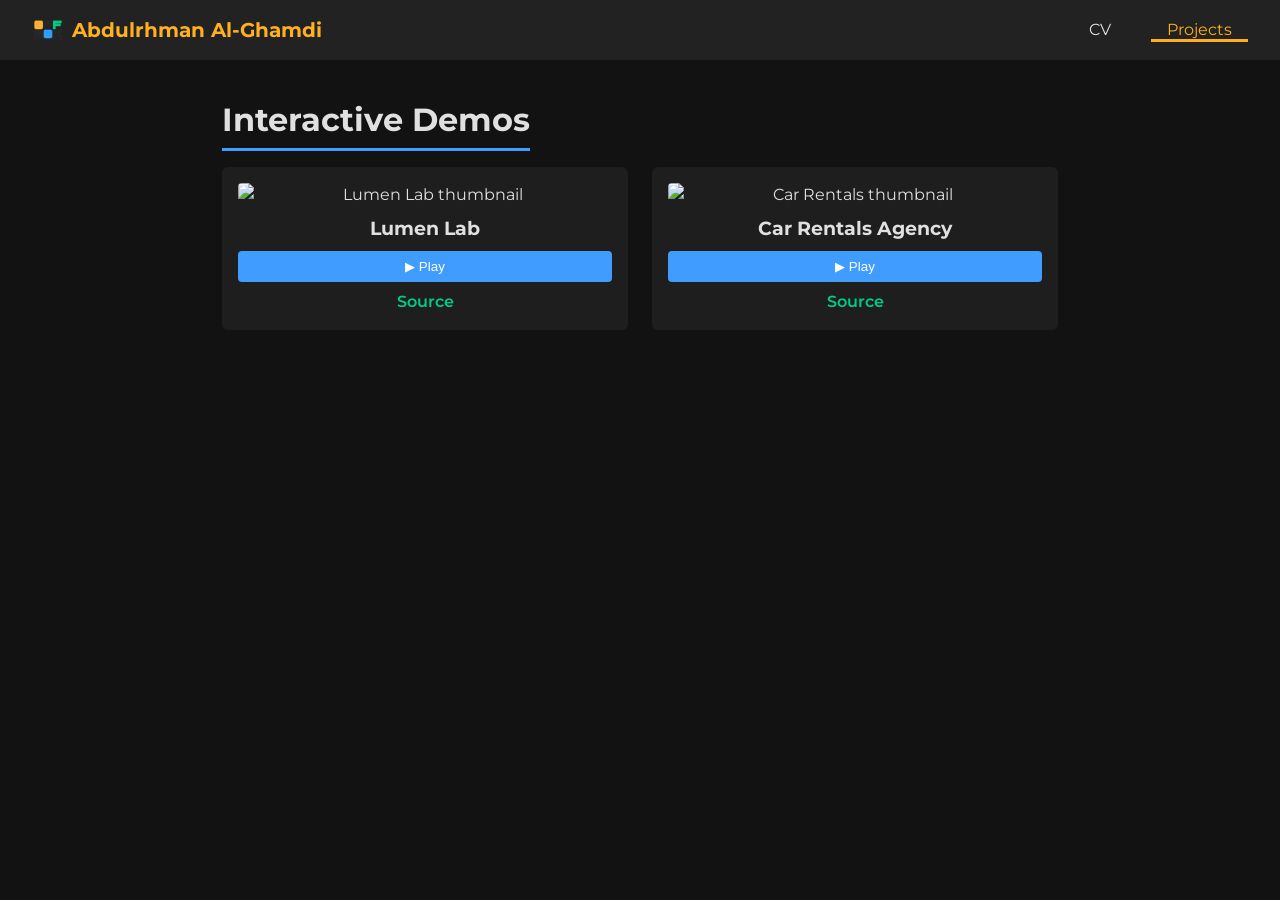
==== Projects/index.html @ 2b8101ac "new 0.5" ====
<!DOCTYPE html>
<html lang="en">
<head>
  <meta charset="UTF-8" />
  <meta name="viewport" content="width=device-width,initial-scale=1.0" />
  <title>Projects — Abdulrhman Al-Ghamdi</title>

  <!-- Google Font -->
  <link
    href="https://fonts.googleapis.com/css2?family=Montserrat:wght@400;600;700&display=swap"
    rel="stylesheet"
  />

  <!-- Main stylesheet -->
  <link rel="stylesheet" href="../CSS/style.css" />
</head>
<body>
  <header>
    <div class="logo">
      <img src="../Assets/image/OFF BOX Studio LOGO Black .png" alt="OFF BOX Studios Logo" />
      <span>Abdulrhman Al-Ghamdi</span>
    </div>

    <button class="nav-toggle" aria-label="Toggle menu">☰</button>

    <nav class="nav">
      <ul>
        <li><a href="../index.html">CV</a></li>
        <li><a href="#" class="active">Projects</a></li>
      </ul>
    </nav>
  </header>

  <main>
    <section id="projects" class="panel">
      <h2>Interactive Demos</h2>
      <div class="projects-grid">
        <!-- Lumen Lab -->
        <div class="project-card" data-demo="lumen-lab">
          <img src="../Assets/image/thumb-lumenlab.jpg" alt="Lumen Lab thumbnail" />
          <h3>Lumen Lab</h3>
          <button class="play-btn">▶ Play</button>
          <a
            class="source"
            href="https://github.com/yourusername/lumen-lab"
            target="_blank"
            rel="noopener"
          >Source</a>
        </div>
        <!-- Car Rentals -->
        <div class="project-card" data-demo="car-rentals">
          <img src="../Assets/image/thumb-car-rentals.jpg" alt="Car Rentals thumbnail" />
          <h3>Car Rentals Agency</h3>
          <button class="play-btn">▶ Play</button>
          <a
            class="source"
            href="https://github.com/yourusername/car-rentals"
            target="_blank"
            rel="noopener"
          >Source</a>
        </div>
        <!-- Add more cards here -->
      </div>
    </section>
  </main>

  <!-- Overlay for WebGL demos -->
  <div id="demo-overlay" class="overlay">
    <div class="overlay-content">
      <button id="overlay-close" aria-label="Close demo">✕</button>
      <iframe id="demo-frame" src="" allowfullscreen></iframe>
    </div>
  </div>

  <script src="../JS/main.js"></script>
</body>
</html>
---- CSS/style.css ----
/* === Variables & Reset === */
:root {
  --yellow: #FFB020;
  --green:  #00CC88;
  --blue:   #409CFF;
  --black:  #222222;
  --dark:   #121212;
  --light:  #E0E0E0;
  --dur:    0.3s;
}
* {
  margin: 0;
  padding: 0;
  box-sizing: border-box;
}
html {
  scroll-behavior: smooth;
}
body {
  background: var(--dark);
  color: var(--light);
  font-family: 'Montserrat', sans-serif;
  line-height: 1.5;
}

/* === Header & Nav === */
header {
  display: flex;
  align-items: center;
  justify-content: space-between;
  height: 60px;
  padding: 0 2rem;
  background: var(--black);
  position: fixed;
  top: 0; left: 0; right: 0;
  z-index: 1000;
}
.logo {
  display: flex;
  align-items: center;
}
.logo img {
  height: 2rem;
  margin-right: 0.5rem;
}
.logo span {
  color: var(--yellow);
  font-weight: 700;
  font-size: 1.25rem;
}

/* Nav list */
.nav ul {
  display: flex;
  list-style: none;
  align-items: center;
  gap: 1.5rem;
}
.nav a,
.dropbtn {
  position: relative;
  display: block;
  padding: 0 1rem;
  line-height: 60px;
  color: var(--light);
  background: none;
  border: none;
  font: inherit;
  text-decoration: none;
  cursor: pointer;
  transition: color var(--dur);
}
.nav a:hover,
.nav a.active,
.dropbtn:hover {
  color: var(--yellow);
}
.nav a.active::after {
  content: '';
  position: absolute;
  bottom: 0;
  left: 0;
  width: 100%;
  height: 3px;
  background: var(--yellow);
}

/* Dropdown specifics */
.dropdown {
  position: relative;
}
.dropdown-content {
  display: none;
  position: absolute;
  top: 60px;
  left: 0;
  background: var(--black);
  min-width: 180px;
  box-shadow: 0 8px 16px rgba(0,0,0,0.3);
  border-radius: 4px;
  overflow: hidden;
  z-index: 1001;
}
.dropdown-content li {
  list-style: none;
}
.dropdown-content a {
  display: block;
  padding: 0.75rem 1rem;
  color: var(--light);
  text-decoration: none;
  transition: background var(--dur), color var(--dur);
}
.dropdown-content a:hover {
  background: var(--blue);
  color: var(--dark);
}
/* show on hover (desktop) or on .open (mobile) */
.dropdown:hover > .dropdown-content,
.dropdown.open > .dropdown-content {
  display: block;
}

/* Nav toggle (mobile) */
.nav-toggle {
  display: none;
  background: none;
  border: none;
  font-size: 1.5rem;
  color: var(--light);
  cursor: pointer;
}

/* === Hero === */
.hero {
  margin-top: 60px; /* push below header */
  height: calc(100vh - 60px);
  display: flex;
  flex-direction: column;
  align-items: center;
  justify-content: center;
  text-align: center;
  padding: 0 1rem;
}
.hero-buttons {
  display: flex;
  gap: 1rem;
}

/* Buttons */
a.btn {
  display: inline-block;
  background: var(--green);
  color: var(--black);
  padding: 0.75rem 1.5rem;
  border-radius: 4px;
  text-decoration: none;
  transition: opacity var(--dur);
}
a.btn:hover {
  opacity: 0.9;
}

/* Panels */
.panel {
  padding: 6rem 2rem 2rem;
  max-width: 900px;
  margin: 0 auto;
}
.panel h2 {
  font-size: 2rem;
  margin-bottom: 1rem;
  border-bottom: 3px solid var(--blue);
  display: inline-block;
  padding-bottom: 0.25rem;
}

/* Projects grid */
.projects-grid {
  display: grid;
  grid-template-columns: repeat(auto-fit, minmax(240px,1fr));
  gap: 1.5rem;
}
.project-card {
  background: rgba(255,255,255,0.05);
  border-radius: 6px;
  padding: 1rem;
  text-align: center;
  display: flex; flex-direction: column; gap: 0.5rem;
}
.project-card img {
  width: 100%;
  border-radius: 4px;
}
.play-btn {
  background: var(--blue);
  color: #fff;
  border: none;
  padding: 0.5rem;
  border-radius: 4px;
  cursor: pointer;
  transition: opacity var(--dur);
}
.play-btn:hover {
  opacity: 0.9;
}
.source {
  margin-top: auto;
  color: var(--green);
  font-weight: 600;
  text-decoration: none;
  transition: color var(--dur);
}
.source:hover {
  color: var(--yellow);
}

/* Overlay */
.overlay {
  position: fixed;
  inset: 0;
  background: rgba(0,0,0,0.85);
  display: none;
  align-items: center;
  justify-content: center;
  z-index: 2000;
}
.overlay.open {
  display: flex;
}
.overlay-content {
  position: relative;
  width: 90%;
  max-width: 960px;
  height: 80vh;
}
#demo-frame {
  width: 100%;
  height: 100%;
  border: none;
  border-radius: 6px;
  background: #000;
}
#overlay-close {
  position: absolute;
  top: -1.5rem;
  right: -1.5rem;
  background: var(--yellow);
  border: none;
  color: var(--black);
  font-size: 1.5rem;
  width: 2.5rem;
  height: 2.5rem;
  border-radius: 50%;
  cursor: pointer;
}

/* Social Icons */
.social-icons {
  display: flex;
  gap: 1rem;
  margin-top: 1rem;
}
.social-icons img {
  width: 32px;
  filter: invert(1);
}

/* Utility */
section + section {
  margin-top: 2rem;
}

/* === Mobile Nav & Dropdown === */
@media (max-width: 768px) {
  .nav {
    position: absolute;
    top: 60px; left: 0; right: 0;
    background: var(--black);
    flex-direction: column;
    display: none;
  }
  .nav.open {
    display: flex;
  }
  .nav ul {
    flex-direction: column;
    gap: 0;
  }
  .nav-toggle {
    display: block;
  }
  /* allow click‐toggle for dropdown */
  .dropdown-content {
    position: static;
    box-shadow: none;
  }
  .dropdown.open > .dropdown-content {
    display: block;
  }
}
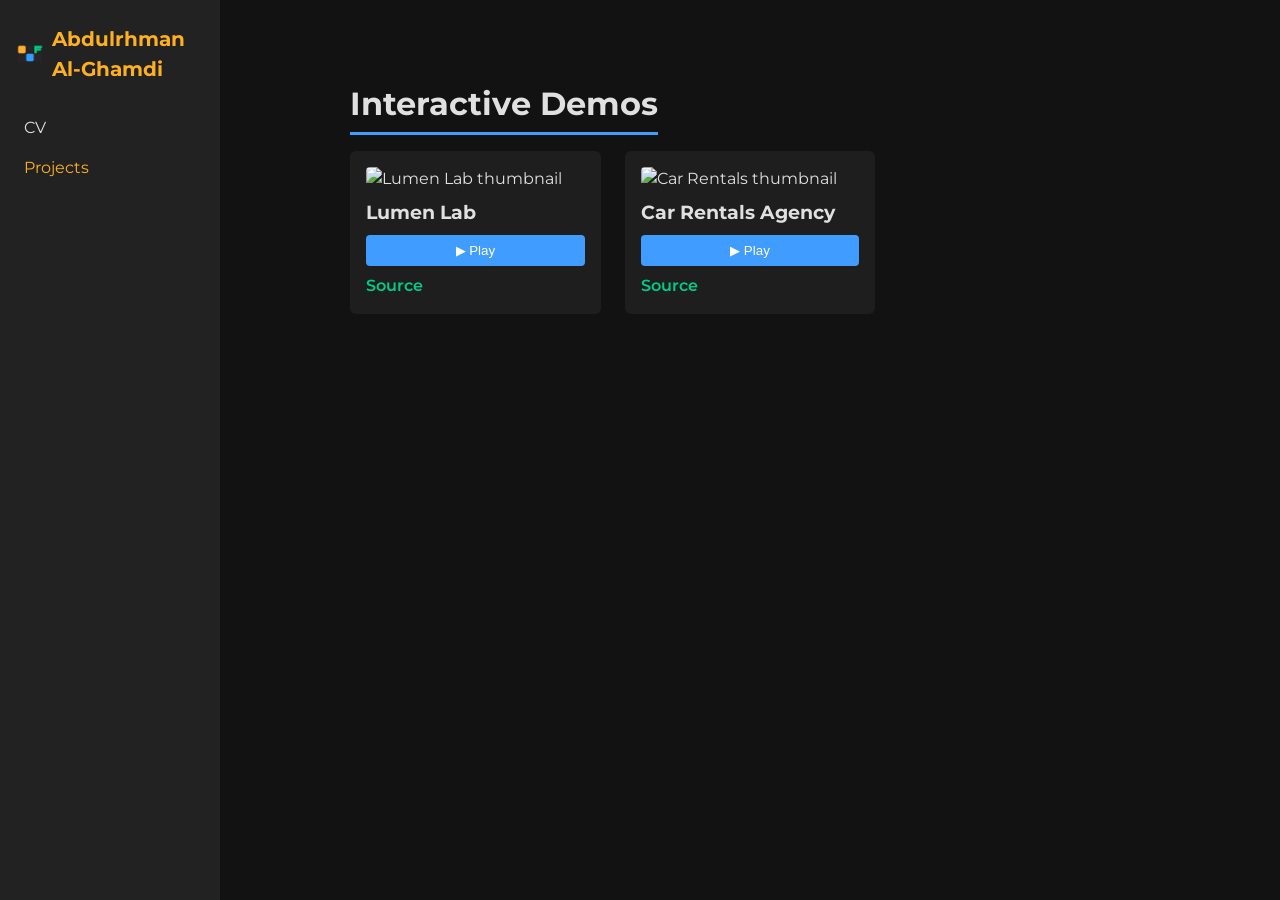
==== commit 7e6e60d8: "full one version 1.0" ====
--- a/Projects/index.html
+++ b/Projects/index.html
@@ -4,67 +4,51 @@
   <meta charset="UTF-8" />
   <meta name="viewport" content="width=device-width,initial-scale=1.0" />
   <title>Projects — Abdulrhman Al-Ghamdi</title>
-
-  <!-- Google Font -->
   <link
     href="https://fonts.googleapis.com/css2?family=Montserrat:wght@400;600;700&display=swap"
     rel="stylesheet"
   />
-
-  <!-- Main stylesheet -->
   <link rel="stylesheet" href="../CSS/style.css" />
 </head>
 <body>
-  <header>
+  <div class="mobile-header">
+    <button class="mobile-toggle" aria-label="Toggle navigation">☰</button>
+    <div class="mobile-logo">Projects</div>
+  </div>
+
+  <aside class="sidebar">
     <div class="logo">
       <img src="../Assets/image/OFF BOX Studio LOGO Black .png" alt="OFF BOX Studios Logo" />
       <span>Abdulrhman Al-Ghamdi</span>
     </div>
-
-    <button class="nav-toggle" aria-label="Toggle menu">☰</button>
-
     <nav class="nav">
       <ul>
         <li><a href="../index.html">CV</a></li>
         <li><a href="#" class="active">Projects</a></li>
       </ul>
     </nav>
-  </header>
+  </aside>
 
-  <main>
+  <main class="content">
     <section id="projects" class="panel">
       <h2>Interactive Demos</h2>
       <div class="projects-grid">
-        <!-- Lumen Lab -->
         <div class="project-card" data-demo="lumen-lab">
           <img src="../Assets/image/thumb-lumenlab.jpg" alt="Lumen Lab thumbnail" />
           <h3>Lumen Lab</h3>
           <button class="play-btn">▶ Play</button>
-          <a
-            class="source"
-            href="https://github.com/yourusername/lumen-lab"
-            target="_blank"
-            rel="noopener"
-          >Source</a>
+          <a class="source" href="https://github.com/yourusername/lumen-lab" target="_blank">Source</a>
         </div>
-        <!-- Car Rentals -->
         <div class="project-card" data-demo="car-rentals">
           <img src="../Assets/image/thumb-car-rentals.jpg" alt="Car Rentals thumbnail" />
           <h3>Car Rentals Agency</h3>
           <button class="play-btn">▶ Play</button>
-          <a
-            class="source"
-            href="https://github.com/yourusername/car-rentals"
-            target="_blank"
-            rel="noopener"
-          >Source</a>
+          <a class="source" href="https://github.com/yourusername/car-rentals" target="_blank">Source</a>
         </div>
-        <!-- Add more cards here -->
       </div>
     </section>
   </main>
 
-  <!-- Overlay for WebGL demos -->
   <div id="demo-overlay" class="overlay">
     <div class="overlay-content">
       <button id="overlay-close" aria-label="Close demo">✕</button>
--- a/CSS/style.css
+++ b/CSS/style.css
@@ -9,13 +9,9 @@
   --dur:    0.3s;
 }
 * {
-  margin: 0;
-  padding: 0;
-  box-sizing: border-box;
-}
-html {
-  scroll-behavior: smooth;
-}
+  margin: 0; padding: 0; box-sizing: border-box;
+}
+html { scroll-behavior: smooth; }
 body {
   background: var(--dark);
   color: var(--light);
@@ -23,133 +19,86 @@
   line-height: 1.5;
 }
 
-/* === Header & Nav === */
-header {
-  display: flex;
+/* === Mobile Header === */
+.mobile-header {
+  display: none;
+  background: var(--black);
+  height: 60px;
   align-items: center;
-  justify-content: space-between;
-  height: 60px;
-  padding: 0 2rem;
-  background: var(--black);
+  padding: 0 1rem;
   position: fixed;
   top: 0; left: 0; right: 0;
-  z-index: 1000;
+  z-index: 1001;
+}
+.mobile-header .mobile-toggle {
+  background: none; border: none;
+  color: var(--light); font-size: 1.5rem;
+  cursor: pointer;
+}
+.mobile-header .mobile-logo {
+  margin-left: 1rem;
+  color: var(--yellow);
+  font-weight: 600;
+}
+
+/* === Sidebar === */
+.sidebar {
+  width: 220px;
+  background: var(--black);
+  height: 100vh;
+  position: fixed;
+  top: 0; left: 0;
+  padding: 1.5rem 1rem;
+  display: flex;
+  flex-direction: column;
+  gap: 2rem;
 }
 .logo {
-  display: flex;
-  align-items: center;
-}
-.logo img {
-  height: 2rem;
-  margin-right: 0.5rem;
-}
+  display: flex; align-items: center;
+  gap: 0.5rem;
+}
+.logo img { height: 1.75rem; }
 .logo span {
   color: var(--yellow);
+  font-size: 1.25rem;
   font-weight: 700;
-  font-size: 1.25rem;
-}
-
-/* Nav list */
+}
 .nav ul {
+  list-style: none;
   display: flex;
-  list-style: none;
-  align-items: center;
-  gap: 1.5rem;
-}
-.nav a,
-.dropbtn {
-  position: relative;
-  display: block;
-  padding: 0 1rem;
-  line-height: 60px;
-  color: var(--light);
-  background: none;
-  border: none;
-  font: inherit;
-  text-decoration: none;
-  cursor: pointer;
-  transition: color var(--dur);
-}
-.nav a:hover,
-.nav a.active,
-.dropbtn:hover {
-  color: var(--yellow);
-}
-.nav a.active::after {
-  content: '';
-  position: absolute;
-  bottom: 0;
-  left: 0;
-  width: 100%;
-  height: 3px;
-  background: var(--yellow);
-}
-
-/* Dropdown specifics */
-.dropdown {
-  position: relative;
-}
-.dropdown-content {
-  display: none;
-  position: absolute;
-  top: 60px;
-  left: 0;
-  background: var(--black);
-  min-width: 180px;
-  box-shadow: 0 8px 16px rgba(0,0,0,0.3);
-  border-radius: 4px;
-  overflow: hidden;
-  z-index: 1001;
-}
-.dropdown-content li {
-  list-style: none;
-}
-.dropdown-content a {
-  display: block;
-  padding: 0.75rem 1rem;
+  flex-direction: column;
+  gap: 1rem;
+}
+.nav a {
   color: var(--light);
   text-decoration: none;
+  padding: 0.5rem;
+  border-radius: 4px;
   transition: background var(--dur), color var(--dur);
 }
-.dropdown-content a:hover {
-  background: var(--blue);
-  color: var(--dark);
-}
-/* show on hover (desktop) or on .open (mobile) */
-.dropdown:hover > .dropdown-content,
-.dropdown.open > .dropdown-content {
-  display: block;
-}
-
-/* Nav toggle (mobile) */
-.nav-toggle {
-  display: none;
-  background: none;
-  border: none;
-  font-size: 1.5rem;
-  color: var(--light);
-  cursor: pointer;
-}
-
-/* === Hero === */
+.nav a:hover,
+.nav a.active {
+  background: var(--gray);
+  color: var(--yellow);
+}
+
+/* === Main Content === */
+.content {
+  margin-left: 220px;
+  padding: 1rem 2rem 2rem 2rem;
+}
 .hero {
-  margin-top: 60px; /* push below header */
   height: calc(100vh - 60px);
-  display: flex;
-  flex-direction: column;
-  align-items: center;
-  justify-content: center;
+  display: flex; flex-direction: column;
+  align-items: center; justify-content: center;
   text-align: center;
   padding: 0 1rem;
 }
 .hero-buttons {
-  display: flex;
-  gap: 1rem;
-}
-
-/* Buttons */
+  margin-top: 1.5rem;
+  display: flex; gap: 1rem;
+}
 a.btn {
-  display: inline-block;
   background: var(--green);
   color: var(--black);
   padding: 0.75rem 1.5rem;
@@ -157,145 +106,98 @@
   text-decoration: none;
   transition: opacity var(--dur);
 }
-a.btn:hover {
-  opacity: 0.9;
-}
-
-/* Panels */
+a.btn:hover { opacity: 0.9; }
+
+/* === Panels === */
 .panel {
-  padding: 6rem 2rem 2rem;
-  max-width: 900px;
+  padding: 4rem 0;
+  max-width: 800px;
   margin: 0 auto;
 }
 .panel h2 {
-  font-size: 2rem;
-  margin-bottom: 1rem;
+  font-size: 2rem; margin-bottom: 1rem;
   border-bottom: 3px solid var(--blue);
-  display: inline-block;
-  padding-bottom: 0.25rem;
-}
-
-/* Projects grid */
+  display: inline-block; padding-bottom: 0.25rem;
+}
+
+/* === Projects Grid === */
 .projects-grid {
   display: grid;
-  grid-template-columns: repeat(auto-fit, minmax(240px,1fr));
+  grid-template-columns: repeat(auto-fill,minmax(240px,1fr));
   gap: 1.5rem;
 }
 .project-card {
   background: rgba(255,255,255,0.05);
-  border-radius: 6px;
-  padding: 1rem;
-  text-align: center;
+  padding: 1rem; border-radius: 6px;
   display: flex; flex-direction: column; gap: 0.5rem;
 }
 .project-card img {
-  width: 100%;
-  border-radius: 4px;
+  width: 100%; border-radius: 4px;
 }
 .play-btn {
-  background: var(--blue);
-  color: #fff;
-  border: none;
-  padding: 0.5rem;
-  border-radius: 4px;
-  cursor: pointer;
-  transition: opacity var(--dur);
-}
-.play-btn:hover {
-  opacity: 0.9;
-}
+  background: var(--blue); color: #fff;
+  border: none; padding: 0.5rem; border-radius: 4px;
+  cursor: pointer; transition: opacity var(--dur);
+}
+.play-btn:hover { opacity: 0.9; }
 .source {
   margin-top: auto;
   color: var(--green);
   font-weight: 600;
   text-decoration: none;
-  transition: color var(--dur);
-}
-.source:hover {
-  color: var(--yellow);
-}
-
-/* Overlay */
+}
+.source:hover { color: var(--yellow); }
+
+/* === Overlay === */
 .overlay {
-  position: fixed;
-  inset: 0;
+  position: fixed; inset: 0;
   background: rgba(0,0,0,0.85);
   display: none;
-  align-items: center;
-  justify-content: center;
+  align-items: center; justify-content: center;
   z-index: 2000;
 }
-.overlay.open {
-  display: flex;
-}
+.overlay.open { display: flex; }
 .overlay-content {
   position: relative;
-  width: 90%;
-  max-width: 960px;
-  height: 80vh;
+  width: 90%; max-width: 960px; height: 80vh;
 }
 #demo-frame {
-  width: 100%;
-  height: 100%;
-  border: none;
-  border-radius: 6px;
-  background: #000;
+  width: 100%; height: 100%; border: none;
+  border-radius: 6px; background: #000;
 }
 #overlay-close {
-  position: absolute;
-  top: -1.5rem;
-  right: -1.5rem;
-  background: var(--yellow);
-  border: none;
-  color: var(--black);
-  font-size: 1.5rem;
-  width: 2.5rem;
-  height: 2.5rem;
-  border-radius: 50%;
+  position: absolute; top: -1.5rem; right: -1.5rem;
+  background: var(--yellow); border: none;
+  color: var(--black); font-size: 1.5rem;
+  width: 2.5rem; height: 2.5rem; border-radius: 50%;
   cursor: pointer;
 }
 
-/* Social Icons */
+/* === Contact Icons === */
 .social-icons {
-  display: flex;
-  gap: 1rem;
+  display: flex; gap: 0.75rem;
   margin-top: 1rem;
 }
 .social-icons img {
-  width: 32px;
-  filter: invert(1);
-}
-
-/* Utility */
-section + section {
-  margin-top: 2rem;
-}
-
-/* === Mobile Nav & Dropdown === */
+  width: 28px; filter: invert(1);
+}
+
+/* === Responsive === */
+@media (max-width: 1024px) {
+  .sidebar { width: 200px; }
+  .content { margin-left: 200px; }
+}
 @media (max-width: 768px) {
-  .nav {
-    position: absolute;
-    top: 60px; left: 0; right: 0;
-    background: var(--black);
-    flex-direction: column;
-    display: none;
+  .mobile-header { display: flex; }
+  .sidebar {
+    transform: translateX(-100%);
+    transition: transform var(--dur);
   }
-  .nav.open {
-    display: flex;
+  .sidebar.open {
+    transform: translateX(0);
   }
-  .nav ul {
-    flex-direction: column;
-    gap: 0;
+  .content {
+    margin-left: 0;
+    padding-top: 60px;
   }
-  .nav-toggle {
-    display: block;
-  }
-  /* allow click‐toggle for dropdown */
-  .dropdown-content {
-    position: static;
-    box-shadow: none;
-  }
-  .dropdown.open > .dropdown-content {
-    display: block;
-  }
-}
+}
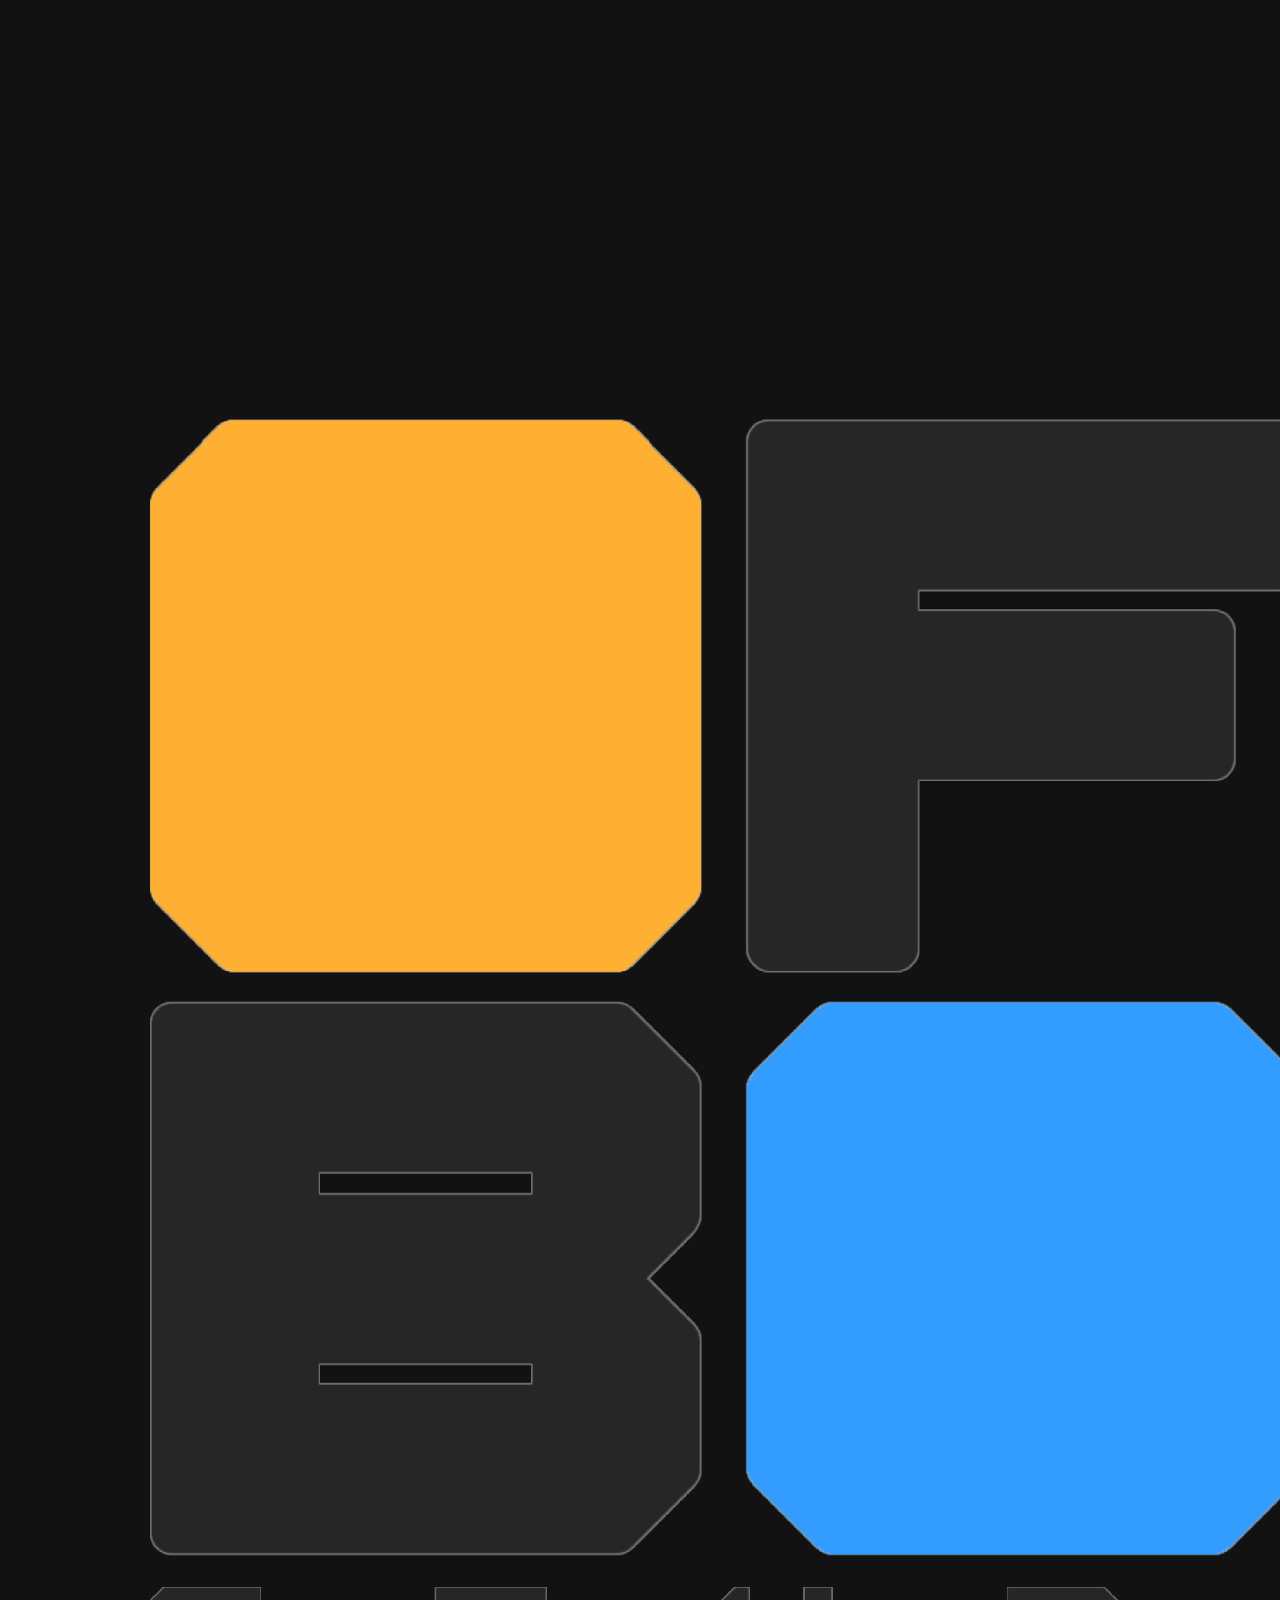
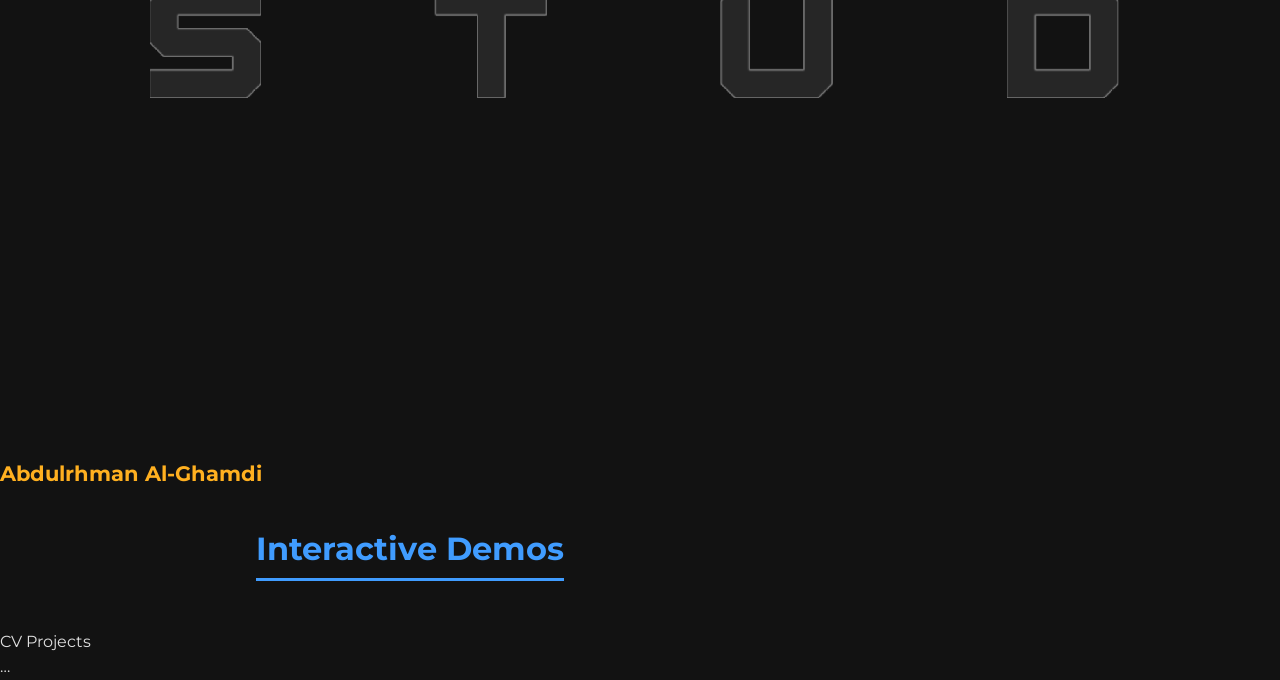
==== commit e01d55bb: "1" ====
--- a/Projects/index.html
+++ b/Projects/index.html
@@ -1,61 +1,34 @@
 <!DOCTYPE html>
 <html lang="en">
 <head>
-  <meta charset="UTF-8" />
-  <meta name="viewport" content="width=device-width,initial-scale=1.0" />
+  <meta charset="UTF-8"/>
+  <meta name="viewport" content="width=device-width, initial-scale=1.0"/>
   <title>Projects — Abdulrhman Al-Ghamdi</title>
-  <link
-    href="https://fonts.googleapis.com/css2?family=Montserrat:wght@400;600;700&display=swap"
-    rel="stylesheet"
-  />
+  <link href="https://fonts.googleapis.com/css2?family=Montserrat:wght@400;600;700&display=swap"
+        rel="stylesheet" />
   <link rel="stylesheet" href="../CSS/style.css" />
 </head>
 <body>
-  <div class="mobile-header">
-    <button class="mobile-toggle" aria-label="Toggle navigation">☰</button>
-    <div class="mobile-logo">Projects</div>
-  </div>
-
-  <aside class="sidebar">
+  <header class="top-header">
     <div class="logo">
       <img src="../Assets/image/OFF BOX Studio LOGO Black .png" alt="OFF BOX Studios Logo" />
       <span>Abdulrhman Al-Ghamdi</span>
     </div>
-    <nav class="nav">
-      <ul>
-        <li><a href="../index.html">CV</a></li>
-        <li><a href="#" class="active">Projects</a></li>
-      </ul>
-    </nav>
-  </aside>
+  </header>
 
   <main class="content">
     <section id="projects" class="panel">
       <h2>Interactive Demos</h2>
-      <div class="projects-grid">
-        <div class="project-card" data-demo="lumen-lab">
-          <img src="../Assets/image/thumb-lumenlab.jpg" alt="Lumen Lab thumbnail" />
-          <h3>Lumen Lab</h3>
-          <button class="play-btn">▶ Play</button>
-          <a class="source" href="https://github.com/yourusername/lumen-lab" target="_blank">Source</a>
-        </div>
-        <div class="project-card" data-demo="car-rentals">
-          <img src="../Assets/image/thumb-car-rentals.jpg" alt="Car Rentals thumbnail" />
-          <h3>Car Rentals Agency</h3>
-          <button class="play-btn">▶ Play</button>
-          <a class="source" href="https://github.com/yourusername/car-rentals" target="_blank">Source</a>
-        </div>
-      </div>
+      <!-- project cards... -->
     </section>
   </main>
 
-  <div id="demo-overlay" class="overlay">
-    <div class="overlay-content">
-      <button id="overlay-close" aria-label="Close demo">✕</button>
-      <iframe id="demo-frame" src="" allowfullscreen></iframe>
-    </div>
-  </div>
+  <nav class="bottom-nav">
+    <a href="../index.html"><img src="../Assets/SVG/home.svg" alt=""><span class="sr-only">CV</span></a>
+    <a href="#" class="active"><img src="../Assets/SVG/projects.svg" alt=""><span class="sr-only">Projects</span></a>
+  </nav>
 
+  <div id="demo-overlay" class="overlay">…</div>
   <script src="../JS/main.js"></script>
 </body>
 </html>
--- a/CSS/style.css
+++ b/CSS/style.css
@@ -3,201 +3,216 @@
   --yellow: #FFB020;
   --green:  #00CC88;
   --blue:   #409CFF;
-  --black:  #222222;
   --dark:   #121212;
+  --gray:   #1e1e1e;
   --light:  #E0E0E0;
   --dur:    0.3s;
 }
 * {
-  margin: 0; padding: 0; box-sizing: border-box;
-}
-html { scroll-behavior: smooth; }
+  margin: 0;
+  padding: 0;
+  box-sizing: border-box;
+}
+html {
+  scroll-behavior: smooth;
+}
 body {
   background: var(--dark);
   color: var(--light);
   font-family: 'Montserrat', sans-serif;
-  line-height: 1.5;
-}
-
-/* === Mobile Header === */
-.mobile-header {
-  display: none;
-  background: var(--black);
-  height: 60px;
+  font-size: 16px;
+  line-height: 1.6;
+}
+
+/* === LINKS === */
+a {
+  color: var(--light);
+  text-decoration: none;
+  transition: color var(--dur);
+}
+a:hover {
+  color: var(--blue);
+}
+
+/* === HEADER & NAV === */
+header.topnav {
+  display: flex;
   align-items: center;
   padding: 0 1rem;
-  position: fixed;
-  top: 0; left: 0; right: 0;
-  z-index: 1001;
-}
-.mobile-header .mobile-toggle {
-  background: none; border: none;
-  color: var(--light); font-size: 1.5rem;
+  background: var(--gray);
+  position: sticky;
+  top: 0;
+  z-index: 1000;
+  height: 60px;
+}
+
+/* Logo / Name on left */
+header .logo {
+  font-weight: 700;
+  font-size: 1.3rem;
+  color: var(--yellow);
+}
+
+/* Menu pushed to right */
+nav.menu {
+  margin-left: auto;
+}
+nav.menu ul {
+  display: flex;
+  gap: 1rem;
+  list-style: none;
+}
+nav.menu li {
+  position: relative;
+}
+nav.menu a {
+  display: block;
+  padding: 0.75rem 1rem;
+  color: var(--light);
+  transition: background var(--dur), color var(--dur);
+}
+nav.menu a:hover,
+nav.menu a.active {
+  background: var(--yellow);
+  color: var(--dark);
+  border-radius: 4px;
+}
+
+/* === DROPDOWN === */
+.dropdown-content {
+  display: none !important;
+  opacity: 0;
+  visibility: hidden;
+  position: absolute;
+  top: 100%;
+  left: 0;
+  background: var(--gray);
+  min-width: 180px;
+  box-shadow: 0 8px 16px rgba(0,0,0,0.6);
+  border-radius: 4px;
+  transform: translateY(10px);
+  transition:
+    opacity 0.2s ease,
+    transform 0.2s ease,
+    visibility 0s linear 0.2s;
+}
+.dropdown.open > .dropdown-content {
+  display: block !important;
+  opacity: 1;
+  visibility: visible;
+  transform: translateY(0);
+  transition:
+    opacity 0.2s ease,
+    transform 0.2s ease;
+}
+.dropdown-content li {
+  list-style: none;
+}
+.dropdown-content a {
+  display: block;
+  padding: 0.5rem 1rem;
+  color: var(--light);
+}
+.dropdown-content a:hover {
+  background: var(--blue);
+  color: var(--dark);
+}
+
+/* === HAMBURGER ICON (mobile) === */
+.icon {
+  display: none;
+  font-size: 1.5rem;
+  color: var(--light);
+  padding: 0.75rem;
   cursor: pointer;
 }
-.mobile-header .mobile-logo {
-  margin-left: 1rem;
+
+/* === HERO & PANELS TYPOGRAPHY === */
+.hero {
+  text-align: center;
+  padding: 6rem 1rem 3rem;
+}
+.hero h1 {
+  font-size: 2.75rem;
   color: var(--yellow);
-  font-weight: 600;
-}
-
-/* === Sidebar === */
-.sidebar {
-  width: 220px;
-  background: var(--black);
-  height: 100vh;
-  position: fixed;
-  top: 0; left: 0;
-  padding: 1.5rem 1rem;
-  display: flex;
-  flex-direction: column;
-  gap: 2rem;
-}
-.logo {
-  display: flex; align-items: center;
-  gap: 0.5rem;
-}
-.logo img { height: 1.75rem; }
-.logo span {
+  margin-bottom: 0.5rem;
+}
+.hero p {
+  font-size: 1.125rem;
+  max-width: 600px;
+  margin: 0.5rem auto;
+}
+
+/* Section container */
+.panel {
+  max-width: 800px;
+  margin: 2rem auto;
+  padding: 0 1rem;
+}
+/* Section titles */
+.panel h2 {
+  font-size: 2rem;
+  color: var(--blue);
+  margin-bottom: 1rem;
+  border-bottom: 3px solid var(--blue);
+  display: inline-block;
+  padding-bottom: 0.25rem;
+}
+.panel h3 {
+  font-size: 1.25rem;
   color: var(--yellow);
-  font-size: 1.25rem;
-  font-weight: 700;
-}
-.nav ul {
+  margin: 1.5rem 0 0.5rem;
+}
+/* Body text */
+.panel p,
+.panel li {
+  font-size: 1rem;
+  margin-bottom: 0.75rem;
+  max-width: 750px;
+}
+
+/* === SKILLS CHIPS === */
+.skills-list {
+  display: flex;
+  flex-wrap: wrap;
+  gap: 0.75rem;
+  margin: 1rem 0;
   list-style: none;
-  display: flex;
-  flex-direction: column;
+  padding: 0;
+}
+.skills-list li {
+  background: var(--highlight);
+  color: var(--dark);
+  padding: 0.5rem 1rem;
+  border-radius: 4px;
+  font-size: 0.9rem;
+}
+
+/* === CONTACT ICONS === */
+.social-icons {
+  display: flex;
   gap: 1rem;
-}
-.nav a {
-  color: var(--light);
-  text-decoration: none;
-  padding: 0.5rem;
-  border-radius: 4px;
-  transition: background var(--dur), color var(--dur);
-}
-.nav a:hover,
-.nav a.active {
-  background: var(--gray);
-  color: var(--yellow);
-}
-
-/* === Main Content === */
-.content {
-  margin-left: 220px;
-  padding: 1rem 2rem 2rem 2rem;
-}
-.hero {
-  height: calc(100vh - 60px);
-  display: flex; flex-direction: column;
-  align-items: center; justify-content: center;
-  text-align: center;
-  padding: 0 1rem;
-}
-.hero-buttons {
-  margin-top: 1.5rem;
-  display: flex; gap: 1rem;
-}
-a.btn {
-  background: var(--green);
-  color: var(--black);
-  padding: 0.75rem 1.5rem;
-  border-radius: 4px;
-  text-decoration: none;
-  transition: opacity var(--dur);
-}
-a.btn:hover { opacity: 0.9; }
-
-/* === Panels === */
-.panel {
-  padding: 4rem 0;
-  max-width: 800px;
-  margin: 0 auto;
-}
-.panel h2 {
-  font-size: 2rem; margin-bottom: 1rem;
-  border-bottom: 3px solid var(--blue);
-  display: inline-block; padding-bottom: 0.25rem;
-}
-
-/* === Projects Grid === */
-.projects-grid {
-  display: grid;
-  grid-template-columns: repeat(auto-fill,minmax(240px,1fr));
-  gap: 1.5rem;
-}
-.project-card {
-  background: rgba(255,255,255,0.05);
-  padding: 1rem; border-radius: 6px;
-  display: flex; flex-direction: column; gap: 0.5rem;
-}
-.project-card img {
-  width: 100%; border-radius: 4px;
-}
-.play-btn {
-  background: var(--blue); color: #fff;
-  border: none; padding: 0.5rem; border-radius: 4px;
-  cursor: pointer; transition: opacity var(--dur);
-}
-.play-btn:hover { opacity: 0.9; }
-.source {
-  margin-top: auto;
-  color: var(--green);
-  font-weight: 600;
-  text-decoration: none;
-}
-.source:hover { color: var(--yellow); }
-
-/* === Overlay === */
-.overlay {
-  position: fixed; inset: 0;
-  background: rgba(0,0,0,0.85);
-  display: none;
-  align-items: center; justify-content: center;
-  z-index: 2000;
-}
-.overlay.open { display: flex; }
-.overlay-content {
-  position: relative;
-  width: 90%; max-width: 960px; height: 80vh;
-}
-#demo-frame {
-  width: 100%; height: 100%; border: none;
-  border-radius: 6px; background: #000;
-}
-#overlay-close {
-  position: absolute; top: -1.5rem; right: -1.5rem;
-  background: var(--yellow); border: none;
-  color: var(--black); font-size: 1.5rem;
-  width: 2.5rem; height: 2.5rem; border-radius: 50%;
-  cursor: pointer;
-}
-
-/* === Contact Icons === */
-.social-icons {
-  display: flex; gap: 0.75rem;
   margin-top: 1rem;
 }
 .social-icons img {
-  width: 28px; filter: invert(1);
-}
-
-/* === Responsive === */
-@media (max-width: 1024px) {
-  .sidebar { width: 200px; }
-  .content { margin-left: 200px; }
-}
-@media (max-width: 768px) {
-  .mobile-header { display: flex; }
-  .sidebar {
-    transform: translateX(-100%);
-    transition: transform var(--dur);
-  }
-  .sidebar.open {
-    transform: translateX(0);
-  }
-  .content {
-    margin-left: 0;
-    padding-top: 60px;
-  }
-}
+  width: 28px;
+  filter: invert(1);
+}
+
+/* === RESPONSIVE === */
+@media screen and (max-width: 768px) {
+  nav.menu {
+    display: none;
+    width: 100%;
+  }
+  header.topnav.responsive nav.menu {
+    display: block;
+    background: var(--gray);
+  }
+  nav.menu ul {
+    flex-direction: column;
+  }
+  .icon {
+    display: block;
+  }
+}
